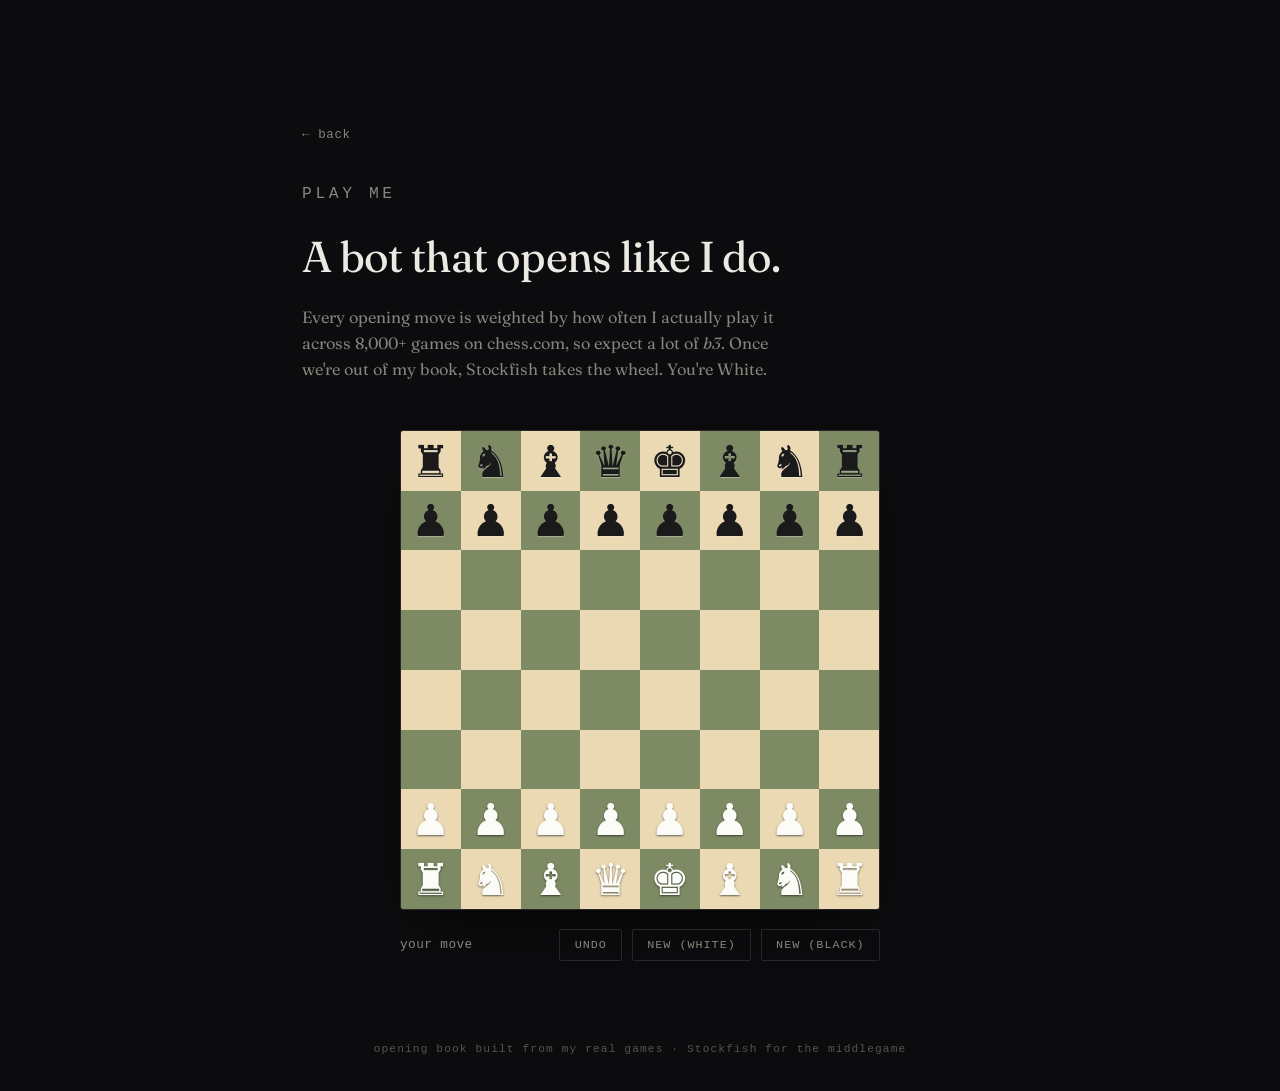
==== chess.html @ 9d8b43d7 "Minimal static portfolio + client-side chess bot Two pages, no framework, no build step: - index.htm" ====
<!doctype html>
<html lang="en">
<head>
  <meta charset="utf-8" />
  <meta name="viewport" content="width=device-width, initial-scale=1" />
  <title>Play me · Shubh Mall</title>
  <meta name="description" content="A chess bot that opens with Shubh Mall's real chess.com repertoire, then hands off to Stockfish." />
  <link rel="icon" href="assets/favicon.svg" />
  <link rel="preconnect" href="https://fonts.googleapis.com" />
  <link rel="preconnect" href="https://fonts.gstatic.com" crossorigin />
  <link href="https://fonts.googleapis.com/css2?family=Fraunces:ital,opsz,wght@0,9..144,300..500;1,9..144,300..500&display=swap" rel="stylesheet" />
  <link rel="stylesheet" href="assets/style.css" />
</head>
<body>
  <main class="wrap chess-wrap">
    <a class="back fade d1" href="index.html">← back</a>
    <section class="chess-head fade d2">
      <p class="label">Play me</p>
      <h1>A bot that opens like I do.</h1>
      <p>
        Every opening move is weighted by how often I actually play it across
        8,000+ games on chess.com, so expect a lot of <em>b3</em>. Once we're
        out of my book, Stockfish takes the wheel. You're White.
      </p>
    </section>

    <div class="board-frame fade d3">
      <div id="board"></div>
      <div class="controls">
        <span id="status">loading…</span>
        <div class="side-row">
          <button class="btn" id="undo">undo</button>
          <button class="btn" id="new-white">new (white)</button>
          <button class="btn" id="new-black">new (black)</button>
        </div>
      </div>
    </div>
  </main>
  <footer>opening book built from my real games · Stockfish for the middlegame</footer>

  <script type="module" src="assets/chess-game.js"></script>
</body>
</html>
---- assets/style.css ----
/* Shubh Mall. Minimal portfolio. Less is more. */
:root {
  --bg:    #0c0c0e;
  --panel: #131316;
  --fg:    #ece9e3;
  --dim:   #87847c;
  --line:  #26262b;
  --gold:  #c9a86a;
  --light: #ebd9b4;   /* light board square */
  --dark:  #7d8a64;   /* dark board square  */
  --serif: "Fraunces", Georgia, "Times New Roman", serif;
  --mono:  ui-monospace, "SF Mono", "JetBrains Mono", Menlo, monospace;
}

* { margin: 0; padding: 0; box-sizing: border-box; }

html { scroll-behavior: smooth; }

body {
  background: var(--bg);
  color: var(--fg);
  font-family: var(--serif);
  font-weight: 380;
  line-height: 1.6;
  -webkit-font-smoothing: antialiased;
  text-rendering: optimizeLegibility;
  min-height: 100vh;
  display: flex;
  flex-direction: column;
}

a { color: inherit; text-decoration: none; }

.label {
  font-family: var(--mono);
  font-size: 0.72rem;
  letter-spacing: 0.22em;
  text-transform: uppercase;
  color: var(--gold);
}

/* ---------- landing ---------- */
.wrap {
  flex: 1;
  width: 100%;
  max-width: 660px;
  margin: 0 auto;
  padding: clamp(4rem, 14vh, 11rem) 2rem 3rem;
  display: flex;
  flex-direction: column;
}

.intro h1 {
  font-size: clamp(2.6rem, 8vw, 4.4rem);
  font-weight: 420;
  line-height: 1.04;
  letter-spacing: -0.02em;
  margin: 1.4rem 0 1.8rem;
}

.intro h1 em { font-style: italic; color: var(--gold); }

.lede {
  font-size: 1.2rem;
  color: var(--dim);
  max-width: 46ch;
}
.lede strong { color: var(--fg); font-weight: 500; }

.links {
  margin-top: 3.2rem;
  display: flex;
  gap: 1.6rem;
  flex-wrap: wrap;
  font-family: var(--mono);
  font-size: 0.82rem;
  letter-spacing: 0.04em;
}
.links a {
  color: var(--dim);
  border-bottom: 1px solid var(--line);
  padding-bottom: 2px;
  transition: color .2s, border-color .2s;
}
.links a:hover { color: var(--gold); border-color: var(--gold); }
.links a.go { color: var(--fg); }

footer {
  font-family: var(--mono);
  font-size: 0.7rem;
  letter-spacing: 0.1em;
  color: var(--dim);
  padding: 2rem;
  text-align: center;
  opacity: 0.6;
}

/* fade-in */
.fade { opacity: 0; transform: translateY(14px); animation: rise .9s cubic-bezier(.2,.7,.2,1) forwards; }
.fade.d1 { animation-delay: .05s; }
.fade.d2 { animation-delay: .18s; }
.fade.d3 { animation-delay: .32s; }
.fade.d4 { animation-delay: .46s; }
@keyframes rise { to { opacity: 1; transform: none; } }
@media (prefers-reduced-motion: reduce) { .fade { animation: none; opacity: 1; transform: none; } }

/* ---------- chess page ---------- */
.chess-wrap { max-width: 740px; }

.back {
  font-family: var(--mono);
  font-size: 0.78rem;
  color: var(--dim);
  letter-spacing: 0.05em;
  transition: color .2s;
}
.back:hover { color: var(--gold); }

.chess-head { margin: 2.2rem 0 1.6rem; }
.chess-head h1 {
  font-size: clamp(1.9rem, 5vw, 2.7rem);
  font-weight: 420;
  letter-spacing: -0.015em;
  margin: 0.9rem 0 0.8rem;
}
.chess-head p { color: var(--dim); max-width: 48ch; font-size: 1.02rem; }

.board-frame {
  width: min(100%, 480px);
  margin: 1.4rem auto 0;
}

#board {
  width: 100%;
  aspect-ratio: 1 / 1;
  display: grid;
  grid-template-columns: repeat(8, 1fr);
  grid-template-rows: repeat(8, 1fr);
  border: 1px solid var(--line);
  border-radius: 3px;
  overflow: hidden;
  box-shadow: 0 24px 60px -28px rgba(0,0,0,.9);
  user-select: none;
  touch-action: manipulation;
}

.sq {
  position: relative;
  display: flex;
  align-items: center;
  justify-content: center;
  font-size: clamp(28px, 8.4vw, 44px);
  line-height: 1;
  cursor: pointer;
}
.sq.light { background: var(--light); }
.sq.dark  { background: var(--dark); }
.sq .pc { color: #111; text-shadow: 0 1px 1px rgba(255,255,255,.35); position: relative; z-index: 2; }
.sq .pc.b { color: #1a1a1a; }
.sq .pc.w { color: #fbfbf7; text-shadow: 0 1px 2px rgba(0,0,0,.55); }

.sq.sel::after {
  content: ""; position: absolute; inset: 0;
  background: rgba(201,168,106,.45); z-index: 1;
}
.sq.move::before {
  content: ""; position: absolute;
  width: 28%; height: 28%; border-radius: 50%;
  background: rgba(40,40,40,.35); z-index: 1;
}
.sq.move.cap::before {
  width: 88%; height: 88%; border-radius: 50%;
  background: transparent; border: 4px solid rgba(40,40,40,.32);
}
.sq.last::after {
  content: ""; position: absolute; inset: 0;
  background: rgba(201,168,106,.22); z-index: 0;
}

.controls {
  display: flex;
  align-items: center;
  justify-content: space-between;
  gap: 1rem;
  margin-top: 1.2rem;
  font-family: var(--mono);
  font-size: 0.8rem;
}
#status { color: var(--dim); letter-spacing: 0.03em; }
#status b { color: var(--gold); font-weight: 500; }

.btn {
  font-family: var(--mono);
  font-size: 0.74rem;
  letter-spacing: 0.08em;
  text-transform: uppercase;
  color: var(--dim);
  background: transparent;
  border: 1px solid var(--line);
  border-radius: 2px;
  padding: 0.5rem 0.9rem;
  cursor: pointer;
  transition: color .2s, border-color .2s;
}
.btn:hover { color: var(--gold); border-color: var(--gold); }

.side-row { display: flex; gap: 0.6rem; }

@media (max-width: 480px) {
  .controls { flex-direction: column; align-items: stretch; gap: 0.8rem; }
  .side-row { justify-content: center; }
}
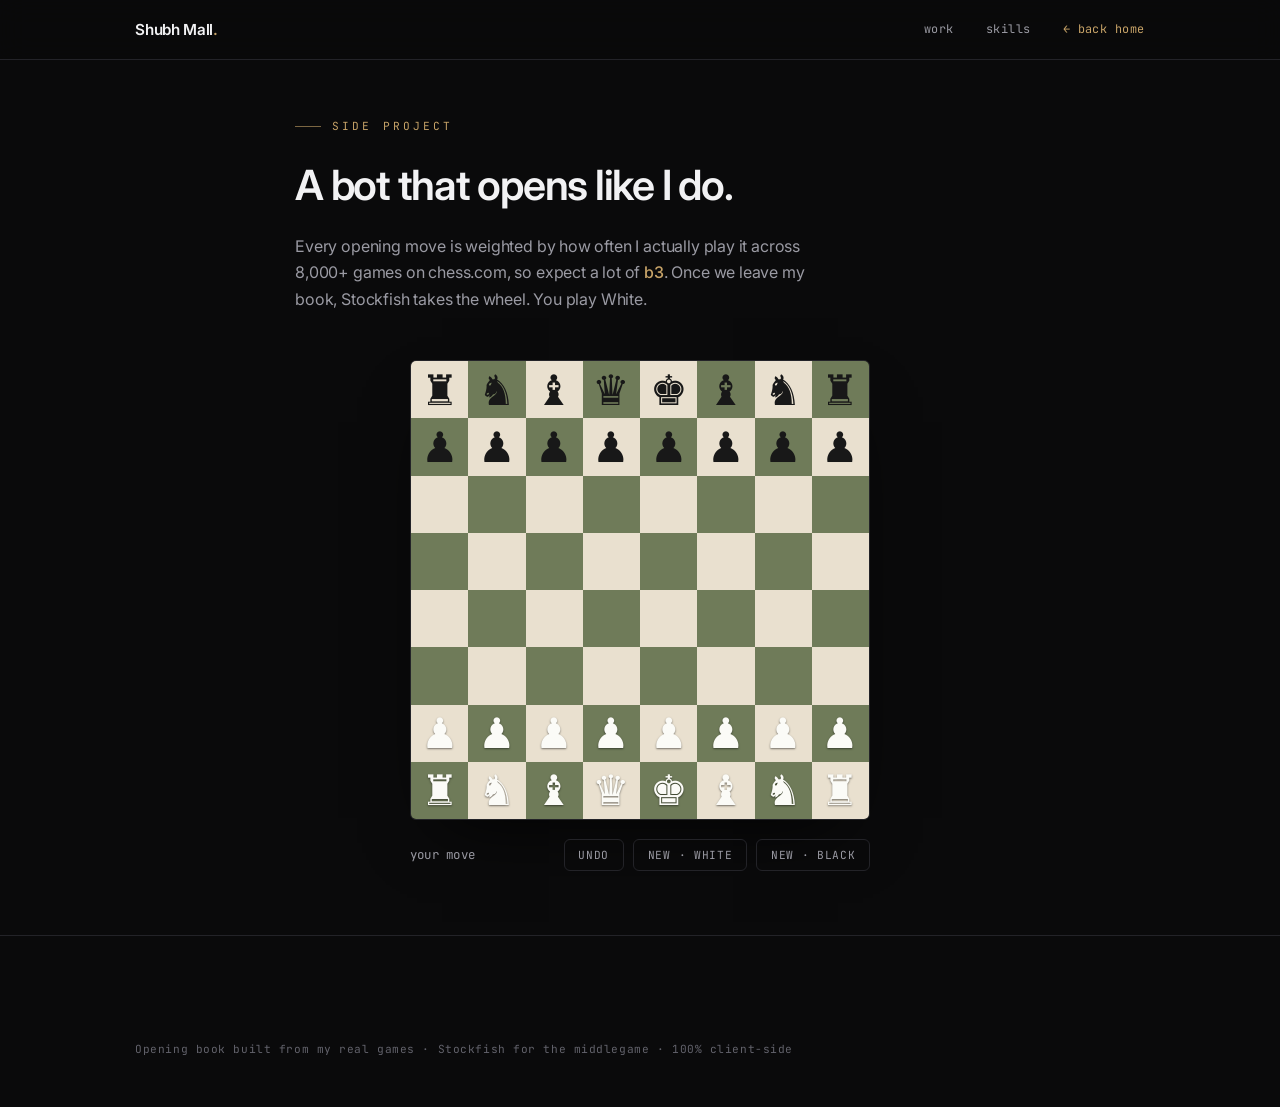
==== commit 7877b76a: "Redesign: professional single-page portfolio Rebuilt the landing page from my CV into an extremely p" ====
--- a/chess.html
+++ b/chess.html
@@ -3,40 +3,55 @@
 <head>
   <meta charset="utf-8" />
   <meta name="viewport" content="width=device-width, initial-scale=1" />
-  <title>Play me · Shubh Mall</title>
-  <meta name="description" content="A chess bot that opens with Shubh Mall's real chess.com repertoire, then hands off to Stockfish." />
+  <title>Play me in chess · Shubh Mall</title>
+  <meta name="description" content="A chess bot that opens with Shubh Mall's real chess.com repertoire, then hands off to Stockfish. Runs entirely in the browser." />
   <link rel="icon" href="assets/favicon.svg" />
   <link rel="preconnect" href="https://fonts.googleapis.com" />
   <link rel="preconnect" href="https://fonts.gstatic.com" crossorigin />
-  <link href="https://fonts.googleapis.com/css2?family=Fraunces:ital,opsz,wght@0,9..144,300..500;1,9..144,300..500&display=swap" rel="stylesheet" />
+  <link href="https://fonts.googleapis.com/css2?family=Inter:wght@300;400;500;600;700&family=JetBrains+Mono:wght@400;500&display=swap" rel="stylesheet" />
   <link rel="stylesheet" href="assets/style.css" />
 </head>
 <body>
-  <main class="wrap chess-wrap">
-    <a class="back fade d1" href="index.html">← back</a>
-    <section class="chess-head fade d2">
-      <p class="label">Play me</p>
+  <header class="nav scrolled">
+    <div class="nav-inner">
+      <a class="brand" href="index.html">Shubh Mall<span class="dot">.</span></a>
+      <nav class="nav-links">
+        <a href="index.html#work">work</a>
+        <a href="index.html#skills">skills</a>
+        <a href="index.html" class="cta">← back home</a>
+      </nav>
+    </div>
+  </header>
+
+  <main class="play-main">
+    <section class="play-head">
+      <span class="eyebrow">Side project</span>
       <h1>A bot that opens like I do.</h1>
       <p>
         Every opening move is weighted by how often I actually play it across
-        8,000+ games on chess.com, so expect a lot of <em>b3</em>. Once we're
-        out of my book, Stockfish takes the wheel. You're White.
+        8,000+ games on chess.com, so expect a lot of <em>b3</em>. Once we leave
+        my book, Stockfish takes the wheel. You play White.
       </p>
     </section>
 
-    <div class="board-frame fade d3">
+    <div class="board-frame">
       <div id="board"></div>
       <div class="controls">
         <span id="status">loading…</span>
         <div class="side-row">
-          <button class="btn" id="undo">undo</button>
-          <button class="btn" id="new-white">new (white)</button>
-          <button class="btn" id="new-black">new (black)</button>
+          <button class="cbtn" id="undo">undo</button>
+          <button class="cbtn" id="new-white">new · white</button>
+          <button class="cbtn" id="new-black">new · black</button>
         </div>
       </div>
     </div>
   </main>
-  <footer>opening book built from my real games · Stockfish for the middlegame</footer>
+
+  <footer class="foot" style="margin-top:4rem">
+    <div class="container">
+      <p class="foot-fine">Opening book built from my real games · Stockfish for the middlegame · 100% client-side</p>
+    </div>
+  </footer>
 
   <script type="module" src="assets/chess-game.js"></script>
 </body>
--- a/assets/style.css
+++ b/assets/style.css
@@ -1,212 +1,292 @@
-/* Shubh Mall. Minimal portfolio. Less is more. */
+/* Shubh Mall. Professional portfolio. Minimal, precise. */
 :root {
-  --bg:    #0c0c0e;
-  --panel: #131316;
-  --fg:    #ece9e3;
-  --dim:   #87847c;
-  --line:  #26262b;
-  --gold:  #c9a86a;
-  --light: #ebd9b4;   /* light board square */
-  --dark:  #7d8a64;   /* dark board square  */
-  --serif: "Fraunces", Georgia, "Times New Roman", serif;
-  --mono:  ui-monospace, "SF Mono", "JetBrains Mono", Menlo, monospace;
+  --bg:      #0a0a0b;
+  --bg-soft: #0e0e10;
+  --panel:   #131316;
+  --panel-2: #17171b;
+  --fg:      #f2f2f4;
+  --dim:     #9a9aa3;
+  --faint:   #62626b;
+  --line:    #232328;
+  --line-2:  #2e2e35;
+  --accent:  #c7a368;       /* refined amber, used sparingly */
+  --accent-soft: rgba(199,163,104,0.12);
+  --light:   #e9e0cf;       /* light board square */
+  --dark:    #6f7b59;       /* dark board square  */
+  --sans: "Inter", -apple-system, BlinkMacSystemFont, "Segoe UI", sans-serif;
+  --mono: "JetBrains Mono", ui-monospace, "SF Mono", Menlo, monospace;
+  --maxw: 1080px;
 }
 
 * { margin: 0; padding: 0; box-sizing: border-box; }
-
-html { scroll-behavior: smooth; }
+html { scroll-behavior: smooth; -webkit-text-size-adjust: 100%; }
 
 body {
   background: var(--bg);
   color: var(--fg);
-  font-family: var(--serif);
-  font-weight: 380;
-  line-height: 1.6;
+  font-family: var(--sans);
+  font-weight: 400;
+  line-height: 1.65;
+  letter-spacing: -0.011em;
   -webkit-font-smoothing: antialiased;
   text-rendering: optimizeLegibility;
-  min-height: 100vh;
-  display: flex;
-  flex-direction: column;
 }
 
 a { color: inherit; text-decoration: none; }
-
-.label {
-  font-family: var(--mono);
-  font-size: 0.72rem;
-  letter-spacing: 0.22em;
-  text-transform: uppercase;
-  color: var(--gold);
-}
-
-/* ---------- landing ---------- */
-.wrap {
-  flex: 1;
-  width: 100%;
-  max-width: 660px;
-  margin: 0 auto;
-  padding: clamp(4rem, 14vh, 11rem) 2rem 3rem;
-  display: flex;
-  flex-direction: column;
-}
-
-.intro h1 {
-  font-size: clamp(2.6rem, 8vw, 4.4rem);
-  font-weight: 420;
-  line-height: 1.04;
-  letter-spacing: -0.02em;
-  margin: 1.4rem 0 1.8rem;
-}
-
-.intro h1 em { font-style: italic; color: var(--gold); }
-
-.lede {
-  font-size: 1.2rem;
-  color: var(--dim);
-  max-width: 46ch;
-}
-.lede strong { color: var(--fg); font-weight: 500; }
-
-.links {
-  margin-top: 3.2rem;
-  display: flex;
-  gap: 1.6rem;
-  flex-wrap: wrap;
-  font-family: var(--mono);
-  font-size: 0.82rem;
-  letter-spacing: 0.04em;
-}
-.links a {
-  color: var(--dim);
-  border-bottom: 1px solid var(--line);
-  padding-bottom: 2px;
-  transition: color .2s, border-color .2s;
-}
-.links a:hover { color: var(--gold); border-color: var(--gold); }
-.links a.go { color: var(--fg); }
-
-footer {
+::selection { background: var(--accent-soft); }
+
+/* shared --------------------------------------------------------------- */
+.container { width: 100%; max-width: var(--maxw); margin: 0 auto; padding: 0 2.2rem; }
+
+.eyebrow {
   font-family: var(--mono);
   font-size: 0.7rem;
-  letter-spacing: 0.1em;
+  letter-spacing: 0.28em;
+  text-transform: uppercase;
+  color: var(--accent);
+  display: inline-flex;
+  align-items: center;
+  gap: 0.7rem;
+}
+.eyebrow::before {
+  content: ""; width: 1.6rem; height: 1px; background: var(--accent); opacity: 0.6;
+}
+
+.section { padding: 7rem 0; border-top: 1px solid var(--line); }
+.section-head { margin-bottom: 3.2rem; }
+.section-head h2 {
+  font-size: clamp(1.5rem, 3.4vw, 2rem);
+  font-weight: 600;
+  letter-spacing: -0.025em;
+  margin-top: 1rem;
+}
+
+/* nav ------------------------------------------------------------------ */
+.nav {
+  position: sticky; top: 0; z-index: 50;
+  backdrop-filter: blur(14px);
+  background: rgba(10,10,11,0.72);
+  border-bottom: 1px solid transparent;
+  transition: border-color .3s, background .3s;
+}
+.nav.scrolled { border-color: var(--line); }
+.nav-inner {
+  max-width: var(--maxw); margin: 0 auto; padding: 1.05rem 2.2rem;
+  display: flex; align-items: center; justify-content: space-between;
+}
+.brand { font-weight: 600; font-size: 0.95rem; letter-spacing: -0.02em; }
+.brand .dot { color: var(--accent); }
+.nav-links { display: flex; gap: 2rem; font-size: 0.85rem; }
+.nav-links a {
+  color: var(--dim); position: relative; transition: color .2s;
+  font-family: var(--mono); font-size: 0.74rem; letter-spacing: 0.04em;
+}
+.nav-links a:hover { color: var(--fg); }
+.nav-links a.active { color: var(--fg); }
+.nav-links a.active::after {
+  content: ""; position: absolute; left: 0; right: 0; bottom: -6px;
+  height: 1px; background: var(--accent);
+}
+.nav-links a.cta { color: var(--accent); }
+@media (max-width: 640px) {
+  .nav-links a:not(.cta) { display: none; }
+  .nav-links { gap: 0; }
+}
+
+/* hero ----------------------------------------------------------------- */
+.hero {
+  min-height: 88vh;
+  display: flex; flex-direction: column; justify-content: center;
+  padding: 5rem 0 4rem;
+  position: relative;
+}
+.hero::after {
+  content: ""; position: absolute; inset: 0; z-index: -1;
+  background:
+    radial-gradient(60rem 30rem at 75% -10%, rgba(199,163,104,0.06), transparent 70%);
+  pointer-events: none;
+}
+.hero h1 {
+  font-size: clamp(2.8rem, 8vw, 5.2rem);
+  font-weight: 600;
+  line-height: 1.02;
+  letter-spacing: -0.04em;
+  margin: 1.6rem 0 1.4rem;
+}
+.hero h1 .role { display: block; color: var(--dim); font-weight: 300; }
+.hero .tagline {
+  font-size: clamp(1.05rem, 2vw, 1.3rem);
   color: var(--dim);
-  padding: 2rem;
-  text-align: center;
-  opacity: 0.6;
-}
-
-/* fade-in */
-.fade { opacity: 0; transform: translateY(14px); animation: rise .9s cubic-bezier(.2,.7,.2,1) forwards; }
-.fade.d1 { animation-delay: .05s; }
-.fade.d2 { animation-delay: .18s; }
-.fade.d3 { animation-delay: .32s; }
-.fade.d4 { animation-delay: .46s; }
-@keyframes rise { to { opacity: 1; transform: none; } }
-@media (prefers-reduced-motion: reduce) { .fade { animation: none; opacity: 1; transform: none; } }
-
-/* ---------- chess page ---------- */
-.chess-wrap { max-width: 740px; }
-
-.back {
-  font-family: var(--mono);
-  font-size: 0.78rem;
-  color: var(--dim);
-  letter-spacing: 0.05em;
-  transition: color .2s;
-}
-.back:hover { color: var(--gold); }
-
-.chess-head { margin: 2.2rem 0 1.6rem; }
-.chess-head h1 {
-  font-size: clamp(1.9rem, 5vw, 2.7rem);
-  font-weight: 420;
-  letter-spacing: -0.015em;
-  margin: 0.9rem 0 0.8rem;
-}
-.chess-head p { color: var(--dim); max-width: 48ch; font-size: 1.02rem; }
-
-.board-frame {
-  width: min(100%, 480px);
-  margin: 1.4rem auto 0;
-}
-
+  max-width: 50ch;
+  font-weight: 350;
+  line-height: 1.6;
+}
+.hero .tagline b { color: var(--fg); font-weight: 500; }
+.hero-actions { display: flex; gap: 1rem; margin-top: 2.6rem; flex-wrap: wrap; }
+.hero-meta {
+  margin-top: 3.2rem; display: flex; gap: 1.8rem; flex-wrap: wrap;
+  font-family: var(--mono); font-size: 0.74rem; color: var(--faint);
+  letter-spacing: 0.04em;
+}
+.hero-meta span { display: inline-flex; align-items: center; gap: 0.5rem; }
+.hero-meta b { color: var(--dim); font-weight: 400; }
+
+.btn {
+  display: inline-flex; align-items: center; gap: 0.5rem;
+  font-family: var(--mono); font-size: 0.78rem; letter-spacing: 0.03em;
+  padding: 0.78rem 1.3rem; border-radius: 7px;
+  transition: all .2s ease;
+}
+.btn.primary { background: var(--accent); color: #1a140a; font-weight: 600; }
+.btn.primary:hover { background: #d8b574; transform: translateY(-1px); }
+.btn.ghost { border: 1px solid var(--line-2); color: var(--dim); }
+.btn.ghost:hover { border-color: var(--accent); color: var(--fg); }
+
+/* skills --------------------------------------------------------------- */
+.skills-grid {
+  display: grid; grid-template-columns: repeat(2, 1fr); gap: 2.4rem 3rem;
+}
+.skill-cat .cat-label {
+  font-family: var(--mono); font-size: 0.72rem; letter-spacing: 0.1em;
+  text-transform: uppercase; color: var(--faint); margin-bottom: 1rem;
+  display: flex; align-items: center; gap: 0.6rem;
+}
+.skill-cat .cat-label .idx { color: var(--accent); }
+.chips { display: flex; flex-wrap: wrap; gap: 0.55rem; }
+.chip {
+  font-size: 0.84rem; color: var(--fg);
+  background: var(--panel); border: 1px solid var(--line);
+  padding: 0.42rem 0.8rem; border-radius: 6px;
+  transition: border-color .2s, background .2s, transform .2s;
+}
+.chip:hover { border-color: var(--line-2); background: var(--panel-2); transform: translateY(-2px); }
+@media (max-width: 640px) { .skills-grid { grid-template-columns: 1fr; gap: 2rem; } }
+
+/* experience ----------------------------------------------------------- */
+.role { display: grid; grid-template-columns: 1fr; gap: 0; padding: 2.2rem 0; border-top: 1px solid var(--line); }
+.role:first-of-type { border-top: none; }
+.role-top {
+  display: flex; justify-content: space-between; align-items: baseline;
+  gap: 1rem; flex-wrap: wrap; margin-bottom: 0.3rem;
+}
+.role-top h3 { font-size: 1.18rem; font-weight: 600; letter-spacing: -0.02em; }
+.role-top .when {
+  font-family: var(--mono); font-size: 0.74rem; color: var(--faint);
+  letter-spacing: 0.03em; white-space: nowrap;
+}
+.role .meta {
+  color: var(--accent); font-size: 0.86rem; font-weight: 450;
+  margin-bottom: 1.2rem;
+  font-family: var(--mono); letter-spacing: 0.02em;
+}
+.role .meta .place { color: var(--faint); }
+.role ul { list-style: none; display: grid; gap: 0.75rem; }
+.role li {
+  position: relative; padding-left: 1.4rem; color: var(--dim);
+  font-size: 0.96rem; line-height: 1.6; max-width: 78ch;
+}
+.role li::before {
+  content: ""; position: absolute; left: 0; top: 0.66em;
+  width: 5px; height: 5px; border-radius: 50%;
+  background: var(--accent); opacity: 0.7;
+}
+.role li b { color: var(--fg); font-weight: 600; }
+
+.metrics { display: flex; gap: 2.6rem; flex-wrap: wrap; margin: 3.4rem 0 0; }
+.metric .n {
+  font-size: clamp(1.8rem, 4vw, 2.4rem); font-weight: 600;
+  letter-spacing: -0.03em; color: var(--fg); line-height: 1;
+}
+.metric .n span { color: var(--accent); }
+.metric .l {
+  font-size: 0.8rem; color: var(--faint); margin-top: 0.5rem; max-width: 22ch;
+  font-family: var(--mono); letter-spacing: 0.02em; line-height: 1.5;
+}
+
+/* education ------------------------------------------------------------ */
+.edu { display: flex; justify-content: space-between; align-items: baseline; gap: 1rem; flex-wrap: wrap; }
+.edu h3 { font-size: 1.1rem; font-weight: 600; }
+.edu .sub { color: var(--dim); font-size: 0.95rem; margin-top: 0.2rem; }
+.edu .sub .extra { color: var(--faint); }
+.edu .when { font-family: var(--mono); font-size: 0.74rem; color: var(--faint); }
+
+/* chess ---------------------------------------------------------------- */
+.chess-cta {
+  background:
+    linear-gradient(180deg, var(--panel) 0%, var(--bg-soft) 100%);
+  border: 1px solid var(--line); border-radius: 14px;
+  padding: 3rem; display: grid; grid-template-columns: 1.4fr 1fr;
+  gap: 2.5rem; align-items: center;
+}
+.chess-cta h3 { font-size: 1.5rem; font-weight: 600; letter-spacing: -0.025em; margin-bottom: 0.9rem; }
+.chess-cta p { color: var(--dim); font-size: 0.98rem; max-width: 44ch; margin-bottom: 1.6rem; }
+.mini-board {
+  position: relative;
+  display: grid; grid-template-columns: repeat(8, 1fr); aspect-ratio: 1;
+  border-radius: 8px; overflow: hidden; border: 1px solid var(--line);
+  box-shadow: 0 24px 50px -26px rgba(0,0,0,0.8);
+}
+.mini-board::after {
+  content: ""; position: absolute; inset: 0; pointer-events: none;
+  background: radial-gradient(120% 120% at 50% 0%, transparent 55%, rgba(10,10,11,0.55) 100%);
+}
+.mini-board i { display: block; }
+.mini-board i.l { background: var(--light); }
+.mini-board i.d { background: var(--dark); }
+@media (max-width: 720px) {
+  .chess-cta { grid-template-columns: 1fr; padding: 2rem; }
+  .mini-board { max-width: 260px; }
+}
+
+/* footer --------------------------------------------------------------- */
+footer.foot { border-top: 1px solid var(--line); padding: 4rem 0 3rem; }
+.foot-grid { display: flex; justify-content: space-between; align-items: flex-end; gap: 2rem; flex-wrap: wrap; }
+.foot h2 { font-size: clamp(1.4rem, 4vw, 2.4rem); font-weight: 600; letter-spacing: -0.03em; line-height: 1.2; }
+.foot h2 a { color: var(--accent); overflow-wrap: anywhere; word-break: break-word; }
+.foot-links { display: flex; gap: 1.5rem; font-family: var(--mono); font-size: 0.78rem; }
+.foot-links a { color: var(--dim); transition: color .2s; }
+.foot-links a:hover { color: var(--accent); }
+.foot-fine { margin-top: 2.5rem; font-family: var(--mono); font-size: 0.7rem; color: var(--faint); letter-spacing: 0.05em; }
+
+/* reveal --------------------------------------------------------------- */
+.reveal { opacity: 0; transform: translateY(18px); transition: opacity .7s ease, transform .7s cubic-bezier(.2,.7,.2,1); }
+.reveal.in { opacity: 1; transform: none; }
+@media (prefers-reduced-motion: reduce) { .reveal { opacity: 1; transform: none; transition: none; } }
+
+/* ===================== chess page (play) ============================= */
+.play-main { max-width: 760px; margin: 0 auto; padding: 0 2.2rem; }
+.play-head { padding: 3rem 0 1.6rem; }
+.play-head h1 { font-size: clamp(1.9rem, 5vw, 2.6rem); font-weight: 600; letter-spacing: -0.03em; margin: 1rem 0 0.8rem; }
+.play-head p { color: var(--dim); max-width: 52ch; font-size: 1rem; }
+.play-head p em { color: var(--accent); font-style: normal; font-weight: 500; }
+
+.board-frame { width: min(100%, 460px); margin: 1.4rem auto 0; }
 #board {
-  width: 100%;
-  aspect-ratio: 1 / 1;
-  display: grid;
-  grid-template-columns: repeat(8, 1fr);
-  grid-template-rows: repeat(8, 1fr);
-  border: 1px solid var(--line);
-  border-radius: 3px;
-  overflow: hidden;
-  box-shadow: 0 24px 60px -28px rgba(0,0,0,.9);
-  user-select: none;
-  touch-action: manipulation;
-}
-
-.sq {
-  position: relative;
-  display: flex;
-  align-items: center;
-  justify-content: center;
-  font-size: clamp(28px, 8.4vw, 44px);
-  line-height: 1;
-  cursor: pointer;
-}
+  width: 100%; aspect-ratio: 1; display: grid;
+  grid-template-columns: repeat(8, 1fr); grid-template-rows: repeat(8, 1fr);
+  border-radius: 6px; overflow: hidden; user-select: none; touch-action: manipulation;
+  box-shadow: 0 30px 70px -32px rgba(0,0,0,0.9); border: 1px solid var(--line);
+}
+.sq { position: relative; display: flex; align-items: center; justify-content: center;
+  font-size: clamp(26px, 8vw, 42px); line-height: 1; cursor: pointer; }
 .sq.light { background: var(--light); }
 .sq.dark  { background: var(--dark); }
-.sq .pc { color: #111; text-shadow: 0 1px 1px rgba(255,255,255,.35); position: relative; z-index: 2; }
-.sq .pc.b { color: #1a1a1a; }
-.sq .pc.w { color: #fbfbf7; text-shadow: 0 1px 2px rgba(0,0,0,.55); }
-
-.sq.sel::after {
-  content: ""; position: absolute; inset: 0;
-  background: rgba(201,168,106,.45); z-index: 1;
-}
-.sq.move::before {
-  content: ""; position: absolute;
-  width: 28%; height: 28%; border-radius: 50%;
-  background: rgba(40,40,40,.35); z-index: 1;
-}
-.sq.move.cap::before {
-  width: 88%; height: 88%; border-radius: 50%;
-  background: transparent; border: 4px solid rgba(40,40,40,.32);
-}
-.sq.last::after {
-  content: ""; position: absolute; inset: 0;
-  background: rgba(201,168,106,.22); z-index: 0;
-}
-
-.controls {
-  display: flex;
-  align-items: center;
-  justify-content: space-between;
-  gap: 1rem;
-  margin-top: 1.2rem;
-  font-family: var(--mono);
-  font-size: 0.8rem;
-}
-#status { color: var(--dim); letter-spacing: 0.03em; }
-#status b { color: var(--gold); font-weight: 500; }
-
-.btn {
-  font-family: var(--mono);
-  font-size: 0.74rem;
-  letter-spacing: 0.08em;
-  text-transform: uppercase;
-  color: var(--dim);
-  background: transparent;
-  border: 1px solid var(--line);
-  border-radius: 2px;
-  padding: 0.5rem 0.9rem;
-  cursor: pointer;
-  transition: color .2s, border-color .2s;
-}
-.btn:hover { color: var(--gold); border-color: var(--gold); }
-
+.sq .pc { position: relative; z-index: 2; }
+.sq .pc.w { color: #fbfbf7; text-shadow: 0 1px 2px rgba(0,0,0,.5); }
+.sq .pc.b { color: #181818; }
+.sq.sel::after { content: ""; position: absolute; inset: 0; background: rgba(199,163,104,.5); z-index: 1; }
+.sq.move::before { content: ""; position: absolute; width: 26%; height: 26%; border-radius: 50%; background: rgba(30,30,30,.32); z-index: 1; }
+.sq.move.cap::before { width: 86%; height: 86%; background: transparent; border: 4px solid rgba(30,30,30,.3); }
+.sq.last::after { content: ""; position: absolute; inset: 0; background: rgba(199,163,104,.2); z-index: 0; }
+
+.controls { display: flex; align-items: center; justify-content: space-between; gap: 1rem; margin-top: 1.2rem; font-family: var(--mono); font-size: 0.78rem; }
+#status { color: var(--dim); letter-spacing: 0.02em; }
+#status b { color: var(--accent); font-weight: 500; }
 .side-row { display: flex; gap: 0.6rem; }
-
-@media (max-width: 480px) {
-  .controls { flex-direction: column; align-items: stretch; gap: 0.8rem; }
-  .side-row { justify-content: center; }
-}
+.cbtn {
+  font-family: var(--mono); font-size: 0.7rem; letter-spacing: 0.06em; text-transform: uppercase;
+  color: var(--dim); background: transparent; border: 1px solid var(--line); border-radius: 6px;
+  padding: 0.5rem 0.85rem; cursor: pointer; transition: color .2s, border-color .2s;
+}
+.cbtn:hover { color: var(--accent); border-color: var(--accent); }
+@media (max-width: 480px) { .controls { flex-direction: column; align-items: stretch; gap: 0.8rem; } .side-row { justify-content: center; } }
